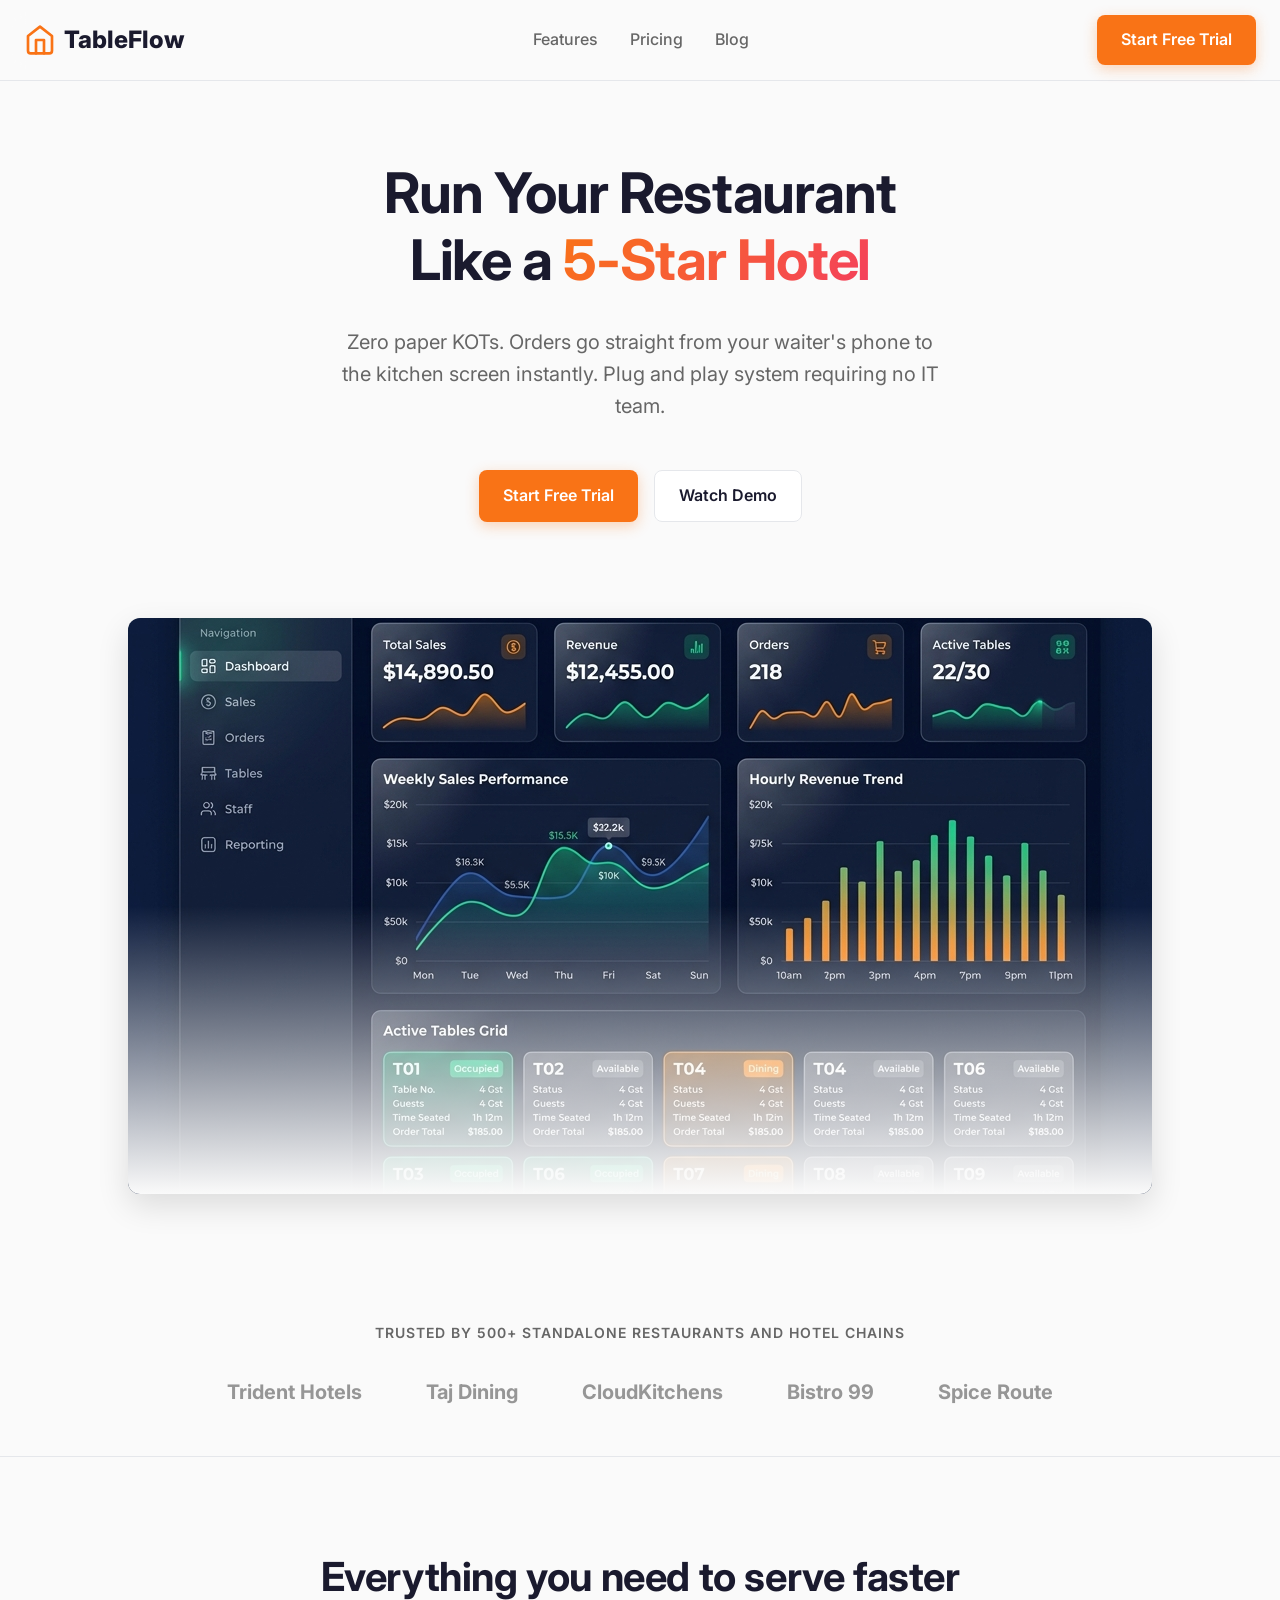
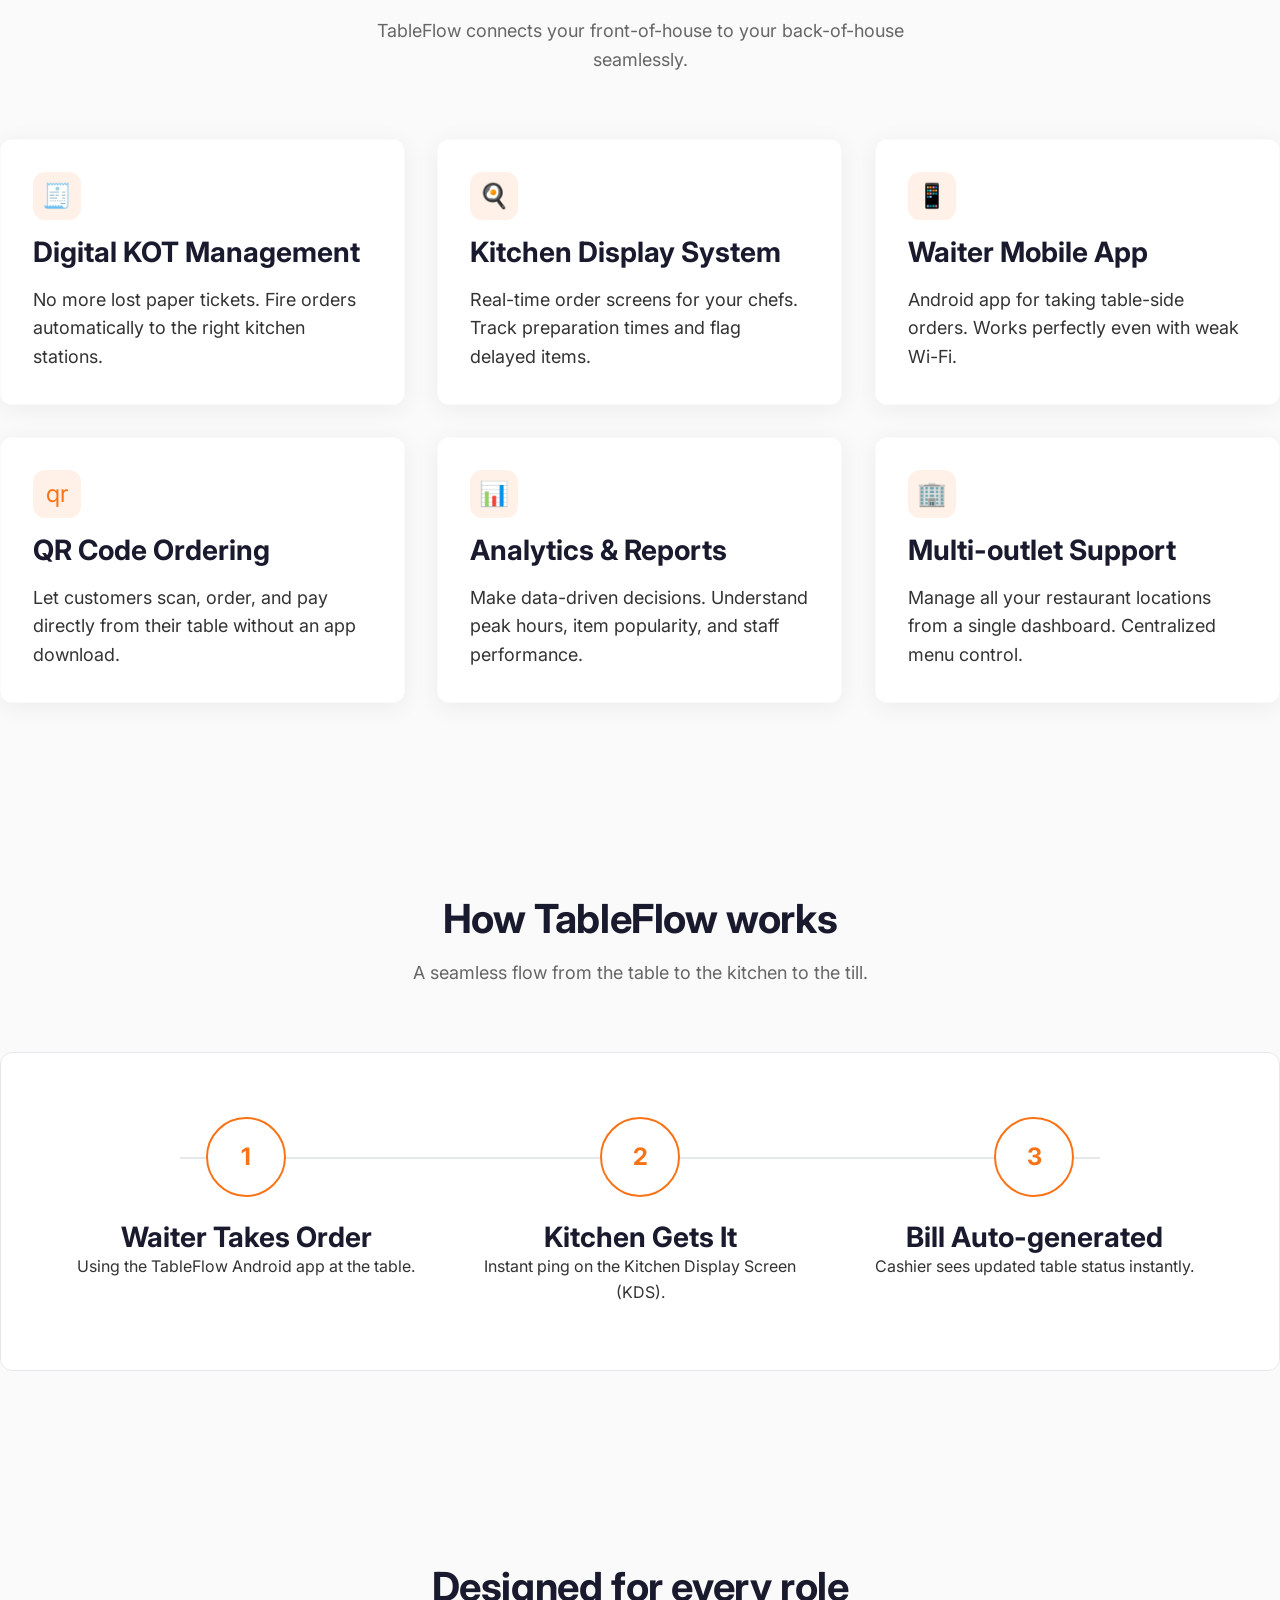
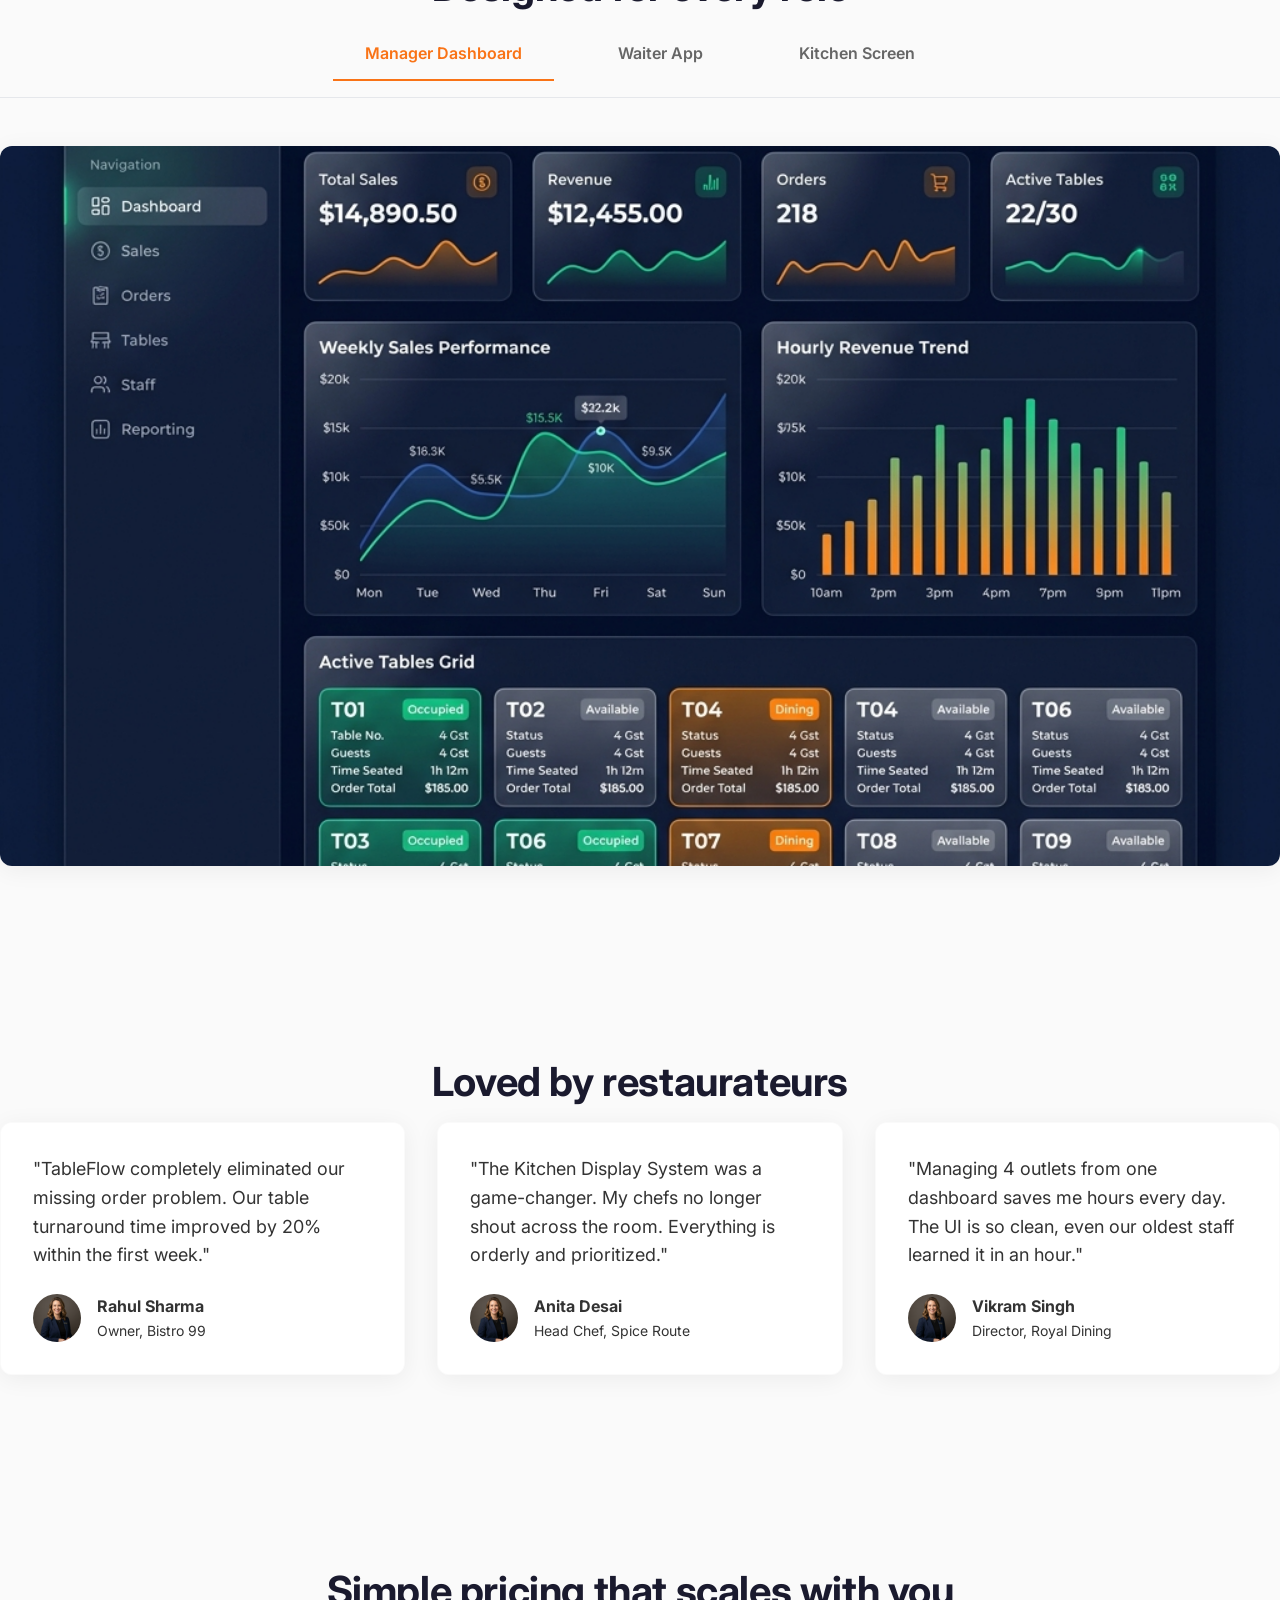
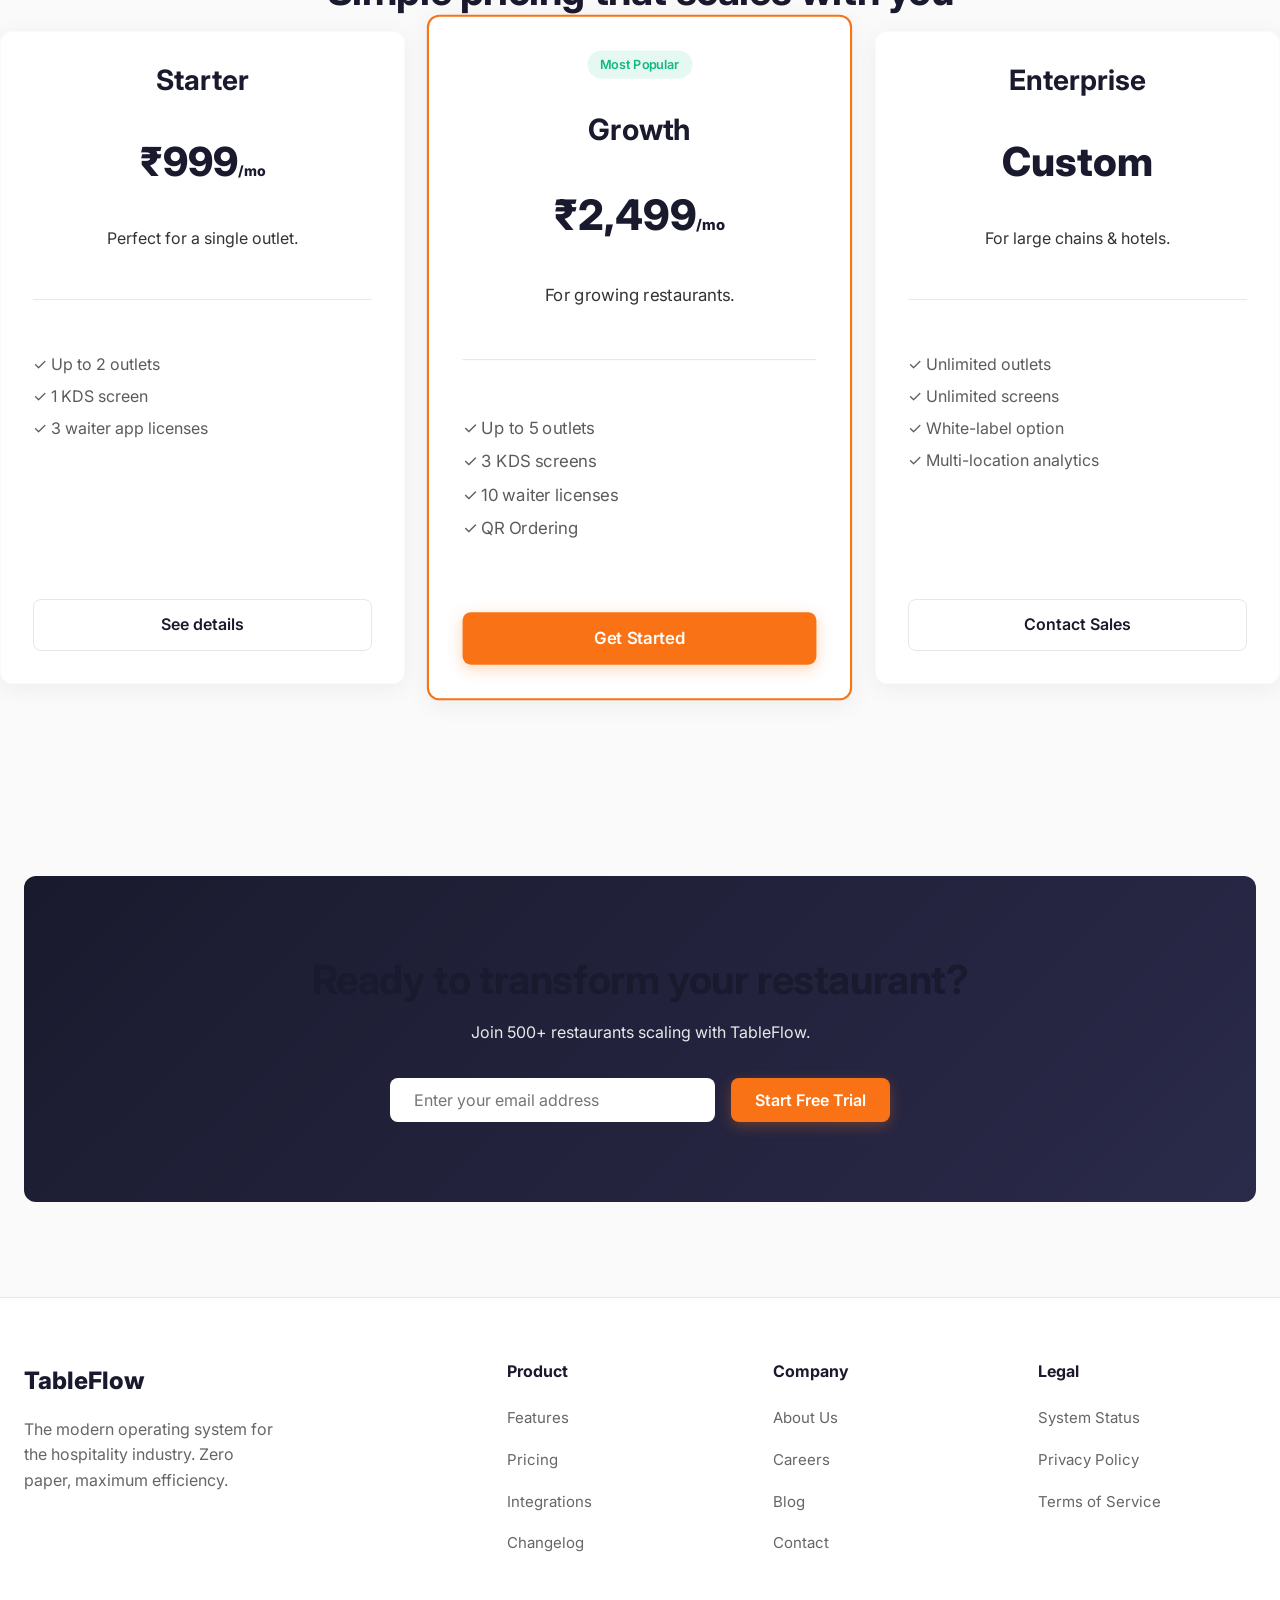
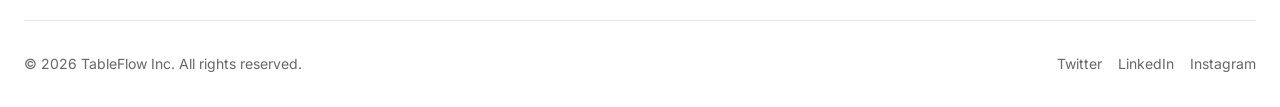
==== index.html @ 8e2a06d8 "first commit" ====
<!-- d:/Projects/Web/Hotel_Managment_Business_site/tableflow-website/index.html -->
<!DOCTYPE html>
<html lang="en">
<head>
  <meta charset="UTF-8">
  <meta name="viewport" content="width=device-width, initial-scale=1.0">
  <title>TableFlow | Run Your Restaurant Like a 5-Star Hotel</title>
  <meta name="description" content="TableFlow is a Zero Paper KOT Restaurant & Hotel Management System. Orders go from waiter's phone to kitchen screen instantly.">
  
  <!-- Open Graph Meta Tags -->
  <meta property="og:title" content="TableFlow | Zero Paper KOT Restaurant System">
  <meta property="og:description" content="Manage your operations seamlessly with our web dashboard, waiter Android app, and Kitchen Display System.">
  <meta property="og:type" content="website">
  
  <!-- Twitter Meta Tags -->
  <meta name="twitter:card" content="summary_large_image">
  <meta name="twitter:title" content="TableFlow">
  
  <!-- Fonts -->
  <link rel="preconnect" href="https://fonts.googleapis.com">
  <link rel="preconnect" href="https://fonts.gstatic.com" crossorigin>
  <link href="https://fonts.googleapis.com/css2?family=Inter:wght@400;500;600;700;800&display=swap" rel="stylesheet">
  
  <!-- CSS -->
  <link rel="stylesheet" href="assets/css/main.css">
  <link rel="stylesheet" href="assets/css/components.css">
  <link rel="stylesheet" href="assets/css/animations.css">
  
  <style>
    /* Specific styles for index */
    .hero {
      padding: 160px 0 80px;
      text-align: center;
      display: flex;
      flex-direction: column;
      align-items: center;
      gap: var(--spacing-4);
    }
    
    .hero h1 {
      max-width: 800px;
      margin: 0 auto;
    }
    
    .hero-subtitle {
      font-size: 20px;
      color: var(--color-text-muted);
      max-width: 600px;
      margin: 0 auto;
    }
    
    .hero-actions {
      display: flex;
      gap: var(--spacing-2);
      justify-content: center;
      margin-top: var(--spacing-2);
    }
    
    .hero-image-container {
      margin-top: var(--spacing-8);
      width: 100%;
      max-width: 1024px;
      position: relative;
      border-radius: var(--border-radius-card);
      box-shadow: var(--shadow-hover);
      overflow: hidden;
      aspect-ratio: 16/9;
      background-color: var(--color-border);
    }
    
    .hero-image-overlay {
      position: absolute;
      inset: 0;
      background: linear-gradient(180deg, rgba(255,255,255,0) 50%, var(--color-bg) 100%);
    }

    [data-theme="dark"] .hero-image-overlay {
      background: linear-gradient(180deg, rgba(15,15,26,0) 50%, var(--color-bg) 100%);
    }

    .social-proof {
      padding: var(--spacing-6) 0;
      text-align: center;
      border-bottom: 1px solid var(--color-border);
    }
    
    .social-proof p {
      color: var(--color-text-muted);
      font-size: 14px;
      font-weight: 600;
      text-transform: uppercase;
      letter-spacing: 1px;
      margin-bottom: var(--spacing-4);
    }
    
    .logos {
      display: flex;
      justify-content: center;
      align-items: center;
      gap: var(--spacing-8);
      flex-wrap: wrap;
      opacity: 0.5;
    }
    
    .logos div {
      font-weight: 700;
      font-size: 20px;
      filter: grayscale(100%);
    }
    
    .features-grid {
      display: grid;
      grid-template-columns: repeat(auto-fit, minmax(300px, 1fr));
      gap: var(--spacing-4);
    }
    
    .feature-card {
      display: flex;
      flex-direction: column;
      gap: var(--spacing-2);
    }
    
    .feature-icon {
      width: 48px;
      height: 48px;
      border-radius: 12px;
      background-color: rgba(249, 115, 22, 0.1);
      color: var(--color-accent);
      display: flex;
      align-items: center;
      justify-content: center;
      font-size: 24px;
    }
    
    .how-it-works {
      background-color: var(--color-card-bg);
      border-radius: var(--border-radius-card);
      padding: var(--spacing-8);
      border: 1px solid var(--color-border);
      position: relative;
    }
    
    .flow-steps {
      display: flex;
      justify-content: space-between;
      align-items: flex-start;
      gap: var(--spacing-4);
      position: relative;
    }
    
    .flow-steps::before {
      content: '';
      position: absolute;
      top: 40px;
      left: 10%;
      right: 10%;
      height: 2px;
      background-color: var(--color-border);
      z-index: 0;
    }
    
    .step {
      flex: 1;
      text-align: center;
      z-index: 1;
    }
    
    .step-number {
      width: 80px;
      height: 80px;
      background-color: var(--color-card-bg);
      border: 2px solid var(--color-accent);
      border-radius: 50%;
      display: flex;
      align-items: center;
      justify-content: center;
      margin: 0 auto var(--spacing-3);
      font-size: 24px;
      font-weight: 700;
      color: var(--color-accent);
    }
    
    .product-tabs {
      display: flex;
      justify-content: center;
      gap: var(--spacing-4);
      margin-bottom: var(--spacing-6);
      border-bottom: 1px solid var(--color-border);
      padding-bottom: var(--spacing-2);
    }
    
    .tab-btn {
      background: none;
      border: none;
      padding: var(--spacing-2) var(--spacing-4);
      font-size: 16px;
      font-weight: 600;
      color: var(--color-text-muted);
      cursor: pointer;
      border-bottom: 2px solid transparent;
      transition: all 0.2s ease;
      font-family: inherit;
    }
    
    .mockup-display {
      background-color: var(--color-border);
      border-radius: var(--border-radius-card);
      aspect-ratio: 16/9;
      display: flex;
      align-items: center;
      justify-content: center;
      color: var(--color-text-muted);
      font-size: 24px;
    }
    
    .testimonials {
      display: grid;
      grid-template-columns: repeat(auto-fit, minmax(300px, 1fr));
      gap: var(--spacing-4);
    }
    
    .testimonial-card {
      display: flex;
      flex-direction: column;
      gap: var(--spacing-3);
    }
    
    .author {
      display: flex;
      align-items: center;
      gap: var(--spacing-2);
      margin-top: auto;
    }
    
    .author-avatar {
      width: 48px;
      height: 48px;
      border-radius: 50%;
      background-color: var(--color-border);
    }
    
    .pricing-teaser {
      display: grid;
      grid-template-columns: repeat(3, 1fr);
      gap: var(--spacing-4);
    }
    
    .pricing-card {
      text-align: center;
      display: flex;
      flex-direction: column;
      gap: var(--spacing-4);
    }
    
    .pricing-card.popular {
      border: 2px solid var(--color-accent);
      transform: scale(1.05);
    }

    .pricing-card.popular:hover {
      transform: scale(1.05) translateY(-4px);
    }
    
    .price {
      font-size: 40px;
      font-weight: 800;
      color: var(--color-primary);
    }
    
    [data-theme="dark"] .price { color: #FFFFFF; }
    
    .cta-banner {
      background: linear-gradient(135deg, var(--color-primary), #2a2a4a);
      color: #FFFFFF;
      padding: var(--spacing-10) 0;
      text-align: center;
      border-radius: var(--border-radius-card);
      margin: var(--spacing-12) auto;
    }
    
    .cta-form {
      display: flex;
      gap: var(--spacing-2);
      justify-content: center;
      margin-top: var(--spacing-4);
      max-width: 500px;
      margin-left: auto;
      margin-right: auto;
    }
    
    .cta-form input {
      flex: 1;
      padding: 12px var(--spacing-3);
      border-radius: var(--border-radius-element);
      border: none;
      font-size: 16px;
      font-family: inherit;
    }

    @media (max-width: 768px) {
      .pricing-teaser { grid-template-columns: 1fr; }
      .pricing-card.popular { transform: none; }
      .pricing-card.popular:hover { transform: translateY(-4px); }
      .flow-steps { flex-direction: column; align-items: center; gap: var(--spacing-8); }
      .flow-steps::before { display: none; }
      .cta-form { flex-direction: column; }
    }
  </style>
  
  <script type="application/ld+json">
    {
      "@context": "https://schema.org",
      "@type": "SoftwareApplication",
      "name": "TableFlow",
      "applicationCategory": "BusinessApplication",
      "operatingSystem": "Web, Android",
      "offers": {
        "@type": "Offer",
        "price": "999",
        "priceCurrency": "INR"
      }
    }
  </script>
</head>
<body>

  <!-- Navbar -->
  <header>
    <nav class="navbar">
      <div class="container">
        <a href="index.html" class="nav-brand">
          <svg width="32" height="32" viewBox="0 0 24 24" fill="none" stroke="var(--color-accent)" stroke-width="2" stroke-linecap="round" stroke-linejoin="round"><path d="M3 9l9-7 9 7v11a2 2 0 0 1-2 2H5a2 2 0 0 1-2-2z"></path><polyline points="9 22 9 12 15 12 15 22"></polyline></svg>
          TableFlow
        </a>
        <div class="nav-links">
          <a href="features.html">Features</a>
          <a href="pricing.html">Pricing</a>
          <a href="blogs.html">Blog</a>
        </div>
        <div class="nav-actions">
          <a href="#trial" class="btn btn-primary">Start Free Trial</a>
        </div>
      </div>
    </nav>
  </header>

  <main>
    <!-- Hero -->
    <section class="container hero fade-in-up">
      <h1>Run Your Restaurant <br>Like a <span class="text-gradient">5-Star Hotel</span></h1>
      <p class="hero-subtitle">Zero paper KOTs. Orders go straight from your waiter's phone to the kitchen screen instantly. Plug and play system requiring no IT team.</p>
      <div class="hero-actions">
        <a href="#trial" class="btn btn-primary">Start Free Trial</a>
        <a href="#demo" class="btn btn-secondary">Watch Demo</a>
      </div>
      
      <div class="hero-image-container fade-in-up delay-200">
        <img src="assets/images/dashboard_ui.png" alt="Main Dashboard Interface" style="width: 100%; height: 100%; object-fit: cover;">
        <div class="hero-image-overlay"></div>
      </div>
    </section>

    <!-- Social Proof -->
    <section class="social-proof fade-in-up">
      <div class="container">
        <p>Trusted by 500+ standalone restaurants and hotel chains</p>
        <div class="logos">
          <div>Trident Hotels</div>
          <div>Taj Dining</div>
          <div>CloudKitchens</div>
          <div>Bistro 99</div>
          <div>Spice Route</div>
        </div>
      </div>
    </section>

    <!-- Features Overview -->
    <section class="section container">
      <h2 class="section-title fade-in-up">Everything you need to serve faster</h2>
      <p class="section-subtitle fade-in-up delay-100">TableFlow connects your front-of-house to your back-of-house seamlessly.</p>
      
      <div class="features-grid">
        <article class="card feature-card fade-in-up delay-200">
          <div class="feature-icon">🧾</div>
          <h3>Digital KOT Management</h3>
          <p class="body-text">No more lost paper tickets. Fire orders automatically to the right kitchen stations.</p>
        </article>
        <article class="card feature-card fade-in-up delay-300">
          <div class="feature-icon">🍳</div>
          <h3>Kitchen Display System</h3>
          <p class="body-text">Real-time order screens for your chefs. Track preparation times and flag delayed items.</p>
        </article>
        <article class="card feature-card fade-in-up delay-400">
          <div class="feature-icon">📱</div>
          <h3>Waiter Mobile App</h3>
          <p class="body-text">Android app for taking table-side orders. Works perfectly even with weak Wi-Fi.</p>
        </article>
        <article class="card feature-card fade-in-up delay-100">
          <div class="feature-icon">qr</div>
          <h3>QR Code Ordering</h3>
          <p class="body-text">Let customers scan, order, and pay directly from their table without an app download.</p>
        </article>
        <article class="card feature-card fade-in-up delay-200">
          <div class="feature-icon">📊</div>
          <h3>Analytics & Reports</h3>
          <p class="body-text">Make data-driven decisions. Understand peak hours, item popularity, and staff performance.</p>
        </article>
        <article class="card feature-card fade-in-up delay-300">
          <div class="feature-icon">🏢</div>
          <h3>Multi-outlet Support</h3>
          <p class="body-text">Manage all your restaurant locations from a single dashboard. Centralized menu control.</p>
        </article>
      </div>
    </section>

    <!-- How it works -->
    <section class="section container fade-in-up">
      <h2 class="section-title">How TableFlow works</h2>
      <p class="section-subtitle">A seamless flow from the table to the kitchen to the till.</p>
      
      <div class="how-it-works">
        <div class="flow-steps">
          <div class="step">
            <div class="step-number">1</div>
            <h3>Waiter Takes Order</h3>
            <p>Using the TableFlow Android app at the table.</p>
          </div>
          <div class="step">
            <div class="step-number">2</div>
            <h3>Kitchen Gets It</h3>
            <p>Instant ping on the Kitchen Display Screen (KDS).</p>
          </div>
          <div class="step">
            <div class="step-number">3</div>
            <h3>Bill Auto-generated</h3>
            <p>Cashier sees updated table status instantly.</p>
          </div>
        </div>
      </div>
    </section>

    <!-- Product Screenshots (Tabs) -->
    <section class="section container fade-in-up">
      <h2 class="section-title">Designed for every role</h2>
      
      <div class="product-tabs">
        <button class="tab-btn" data-target="tab-dashboard">Manager Dashboard</button>
        <button class="tab-btn" data-target="tab-waiter">Waiter App</button>
        <button class="tab-btn" data-target="tab-kitchen">Kitchen Screen</button>
      </div>
      
      <div id="tab-dashboard" class="tab-content">
        <div class="mockup-display" style="background: transparent;">
          <img src="assets/images/dashboard_ui.png" alt="Manager Dashboard" style="border-radius: var(--border-radius-card); box-shadow: var(--shadow-card); width: 100%; height: 100%; object-fit: cover;">
        </div>
      </div>
      
      <div id="tab-waiter" class="tab-content">
        <div class="mockup-display" style="background: transparent; max-height: 500px; margin: 0 auto; width: 100%; max-width: 300px;">
          <img src="assets/images/waiter_ui.png" alt="Waiter App" style="border-radius: var(--border-radius-card); box-shadow: var(--shadow-card); object-fit: cover; height: 100%;">
        </div>
      </div>
      
      <div id="tab-kitchen" class="tab-content">
        <div class="mockup-display" style="background: transparent;">
          <img src="assets/images/kds_ui.png" alt="Kitchen Display System" style="border-radius: var(--border-radius-card); box-shadow: var(--shadow-card); width: 100%; height: 100%; object-fit: cover;">
        </div>
      </div>
    </section>

    <!-- Testimonials -->
    <section class="section container fade-in-up">
      <h2 class="section-title">Loved by restaurateurs</h2>
      
      <div class="testimonials">
        <div class="card testimonial-card">
          <p class="body-text">"TableFlow completely eliminated our missing order problem. Our table turnaround time improved by 20% within the first week."</p>
          <div class="author">
            <div class="author-avatar" style="background: var(--color-border) url('assets/images/avatar_img.png') center/cover;"></div>
            <div>
              <strong>Rahul Sharma</strong>
              <div class="small-text text-muted">Owner, Bistro 99</div>
            </div>
          </div>
        </div>
        <div class="card testimonial-card">
          <p class="body-text">"The Kitchen Display System was a game-changer. My chefs no longer shout across the room. Everything is orderly and prioritized."</p>
          <div class="author">
            <div class="author-avatar" style="background: var(--color-border) url('assets/images/avatar_img.png') center/cover;"></div>
            <div>
              <strong>Anita Desai</strong>
              <div class="small-text text-muted">Head Chef, Spice Route</div>
            </div>
          </div>
        </div>
        <div class="card testimonial-card">
          <p class="body-text">"Managing 4 outlets from one dashboard saves me hours every day. The UI is so clean, even our oldest staff learned it in an hour."</p>
          <div class="author">
            <div class="author-avatar" style="background: var(--color-border) url('assets/images/avatar_img.png') center/cover;"></div>
            <div>
              <strong>Vikram Singh</strong>
              <div class="small-text text-muted">Director, Royal Dining</div>
            </div>
          </div>
        </div>
      </div>
    </section>

    <!-- Pricing Teaser -->
    <section class="section container fade-in-up">
      <h2 class="section-title">Simple pricing that scales with you</h2>
      
      <div class="pricing-teaser">
        <div class="card pricing-card hover-lift">
          <h3>Starter</h3>
          <div class="price">₹999<span class="small-text text-muted">/mo</span></div>
          <p>Perfect for a single outlet.</p>
          <hr style="border: 0; border-top: 1px solid var(--color-border); margin: var(--spacing-2) 0;">
          <ul style="text-align: left; opacity: 0.8; margin-bottom: var(--spacing-4); line-height: 2;">
            <li>✓ Up to 2 outlets</li>
            <li>✓ 1 KDS screen</li>
            <li>✓ 3 waiter app licenses</li>
          </ul>
          <a href="pricing.html" class="btn btn-secondary" style="margin-top: auto;">See details</a>
        </div>
        
        <div class="card pricing-card popular hover-lift">
          <div class="badge" style="margin: 0 auto; width: fit-content;">Most Popular</div>
          <h3>Growth</h3>
          <div class="price">₹2,499<span class="small-text text-muted">/mo</span></div>
          <p>For growing restaurants.</p>
          <hr style="border: 0; border-top: 1px solid var(--color-border); margin: var(--spacing-2) 0;">
          <ul style="text-align: left; opacity: 0.8; margin-bottom: var(--spacing-4); line-height: 2;">
            <li>✓ Up to 5 outlets</li>
            <li>✓ 3 KDS screens</li>
            <li>✓ 10 waiter licenses</li>
            <li>✓ QR Ordering</li>
          </ul>
          <a href="pricing.html" class="btn btn-primary" style="margin-top: auto;">Get Started</a>
        </div>
        
        <div class="card pricing-card hover-lift">
          <h3>Enterprise</h3>
          <div class="price">Custom</div>
          <p>For large chains & hotels.</p>
          <hr style="border: 0; border-top: 1px solid var(--color-border); margin: var(--spacing-2) 0;">
          <ul style="text-align: left; opacity: 0.8; margin-bottom: var(--spacing-4); line-height: 2;">
            <li>✓ Unlimited outlets</li>
            <li>✓ Unlimited screens</li>
            <li>✓ White-label option</li>
            <li>✓ Multi-location analytics</li>
          </ul>
          <a href="pricing.html" class="btn btn-secondary" style="margin-top: auto;">Contact Sales</a>
        </div>
      </div>
    </section>

    <!-- CTA Banner -->
    <section class="container fade-in-up" id="trial">
      <div class="cta-banner">
        <h2>Ready to transform your restaurant?</h2>
        <p style="margin-top: var(--spacing-2); opacity: 0.9;">Join 500+ restaurants scaling with TableFlow.</p>
        <form class="cta-form" onsubmit="event.preventDefault();">
          <input type="email" placeholder="Enter your email address" required aria-label="Email address">
          <button type="submit" class="btn btn-primary">Start Free Trial</button>
        </form>
      </div>
    </section>
  </main>

  <!-- Footer -->
  <footer class="footer">
    <div class="container">
      <div class="footer-grid">
        <div class="footer-col">
          <div class="nav-brand" style="margin-bottom: var(--spacing-2);">TableFlow</div>
          <p style="color: var(--color-text-muted); max-width: 250px;">The modern operating system for the hospitality industry. Zero paper, maximum efficiency.</p>
        </div>
        <div class="footer-col">
          <h4>Product</h4>
          <ul>
            <li><a href="features.html">Features</a></li>
            <li><a href="pricing.html">Pricing</a></li>
            <li><a href="#">Integrations</a></li>
            <li><a href="#">Changelog</a></li>
          </ul>
        </div>
        <div class="footer-col">
          <h4>Company</h4>
          <ul>
            <li><a href="#">About Us</a></li>
            <li><a href="#">Careers</a></li>
            <li><a href="blogs.html">Blog</a></li>
            <li><a href="#">Contact</a></li>
          </ul>
        </div>
        <div class="footer-col">
          <h4>Legal</h4>
          <ul>
            <li><a href="#">System Status</a></li>
            <li><a href="#">Privacy Policy</a></li>
            <li><a href="#">Terms of Service</a></li>
          </ul>
        </div>
      </div>
      <div class="footer-bottom">
        <div>&copy; 2026 TableFlow Inc. All rights reserved.</div>
        <div style="display: flex; gap: var(--spacing-2);">
          <a href="#">Twitter</a>
          <a href="#">LinkedIn</a>
          <a href="#">Instagram</a>
        </div>
      </div>
    </div>
  </footer>

  <script src="assets/js/main.js"></script>
  <script src="assets/js/components.js"></script>
  <script src="assets/js/animations.js"></script>
</body>
</html>
---- assets/css/main.css ----
:root {
  --font-family: 'Inter', sans-serif;
  --color-primary: #1A1A2E;
  --color-accent: #F97316;
  --color-accent-hover: #ea580c;
  --color-success: #10B981;
  --color-bg: #FAFAFA;
  --color-card-bg: #FFFFFF;
  --color-text: #333333;
  --color-text-muted: #666666;
  --color-border: #E5E7EB;
  
  --border-radius-card: 12px;
  --border-radius-element: 8px;
  
  --shadow-card: 0 4px 24px rgba(0,0,0,0.06);
  --shadow-hover: 0 12px 32px rgba(0,0,0,0.12);
  
  --spacing-1: 8px;
  --spacing-2: 16px;
  --spacing-3: 24px;
  --spacing-4: 32px;
  --spacing-6: 48px;
  --spacing-8: 64px;
  --spacing-10: 80px;
  --spacing-12: 96px;
}

* {
  margin: 0;
  padding: 0;
  box-sizing: border-box;
}

body {
  font-family: var(--font-family);
  background-color: var(--color-bg);
  color: var(--color-text);
  line-height: 1.6;
  overflow-x: hidden;
}

h1, h2, h3, h4, h5, h6 {
  color: var(--color-primary);
  font-weight: 700;
  line-height: 1.2;
}

h1 { font-size: clamp(40px, 5vw, 56px); letter-spacing: -0.02em; }
h2 { font-size: clamp(28px, 4vw, 40px); letter-spacing: -0.01em; }
h3 { font-size: 28px; }
.body-text { font-size: 18px; }
.small-text { font-size: 14px; }

a {
  color: inherit;
  text-decoration: none;
  transition: color 0.2s ease;
}

img {
  max-width: 100%;
  height: auto;
  border-radius: var(--border-radius-element);
}

ul {
  list-style: none;
}
---- assets/css/components.css ----
/* Container */
.container {
  width: 100%;
  max-width: 1280px;
  margin: 0 auto;
  padding: 0 var(--spacing-3);
}

/* Navbar */
.navbar {
  position: fixed;
  top: 0;
  left: 0;
  width: 100%;
  background-color: rgba(250, 250, 250, 0.8);
  backdrop-filter: blur(12px);
  -webkit-backdrop-filter: blur(12px);
  z-index: 1000;
  border-bottom: 1px solid var(--color-border);
}

.navbar .container {
  display: flex;
  justify-content: space-between;
  align-items: center;
  height: 80px;
}

.nav-brand {
  font-size: 24px;
  font-weight: 800;
  color: var(--color-primary);
  display: flex;
  align-items: center;
  gap: var(--spacing-1);
}

.nav-links {
  display: flex;
  gap: var(--spacing-4);
  align-items: center;
}

.nav-links a {
  font-weight: 500;
  color: var(--color-text-muted);
}

.nav-links a:hover, .nav-links a.active {
  color: var(--color-primary);
}

.nav-actions {
  display: flex;
  align-items: center;
  gap: var(--spacing-2);
}

/* Buttons */
.btn {
  display: inline-flex;
  align-items: center;
  justify-content: center;
  padding: 12px var(--spacing-3);
  border-radius: var(--border-radius-element);
  font-weight: 600;
  font-size: 16px;
  cursor: pointer;
  transition: all 0.2s ease;
  border: none;
  font-family: inherit;
}

.btn-primary {
  background-color: var(--color-accent);
  color: #FFFFFF;
  box-shadow: 0 4px 14px rgba(249, 115, 22, 0.3);
}

.btn-primary:hover {
  background-color: var(--color-accent-hover);
  transform: translateY(-2px);
  box-shadow: 0 6px 20px rgba(249, 115, 22, 0.4);
}

.btn-secondary {
  background-color: var(--color-card-bg);
  color: var(--color-primary);
  border: 1px solid var(--color-border);
}

.btn-secondary:hover {
  border-color: var(--color-text-muted);
  transform: translateY(-2px);
}

/* Cards */
.card {
  background-color: var(--color-card-bg);
  border-radius: var(--border-radius-card);
  padding: var(--spacing-4);
  box-shadow: var(--shadow-card);
  transition: transform 0.3s ease, box-shadow 0.3s ease;
  border: 1px solid rgba(0,0,0,0.02);
}

.card:hover {
  transform: translateY(-4px);
  box-shadow: var(--shadow-hover);
}

/* Sections */
.section {
  padding: var(--spacing-12) 0;
}

.section-title {
  text-align: center;
  margin-bottom: var(--spacing-2);
}

.section-subtitle {
  text-align: center;
  color: var(--color-text-muted);
  max-width: 600px;
  margin: 0 auto var(--spacing-8) auto;
  font-size: 18px;
}

/* Footer */
.footer {
  background-color: var(--color-card-bg);
  border-top: 1px solid var(--color-border);
  padding: var(--spacing-8) 0 var(--spacing-4) 0;
}

.footer-grid {
  display: grid;
  grid-template-columns: 2fr 1fr 1fr 1fr;
  gap: var(--spacing-6);
  margin-bottom: var(--spacing-8);
}

.footer-col h4 {
  font-size: 16px;
  margin-bottom: var(--spacing-3);
  color: var(--color-primary);
}

.footer-col ul {
  display: flex;
  flex-direction: column;
  gap: var(--spacing-2);
}

.footer-col a {
  color: var(--color-text-muted);
  font-size: 15px;
}

.footer-col a:hover {
  color: var(--color-accent);
}

.footer-bottom {
  display: flex;
  justify-content: space-between;
  align-items: center;
  padding-top: var(--spacing-4);
  border-top: 1px solid var(--color-border);
  color: var(--color-text-muted);
  font-size: 14px;
}

/* Badges */
.badge {
  display: inline-block;
  padding: 4px 12px;
  border-radius: 20px;
  font-size: 12px;
  font-weight: 600;
  background-color: rgba(16, 185, 129, 0.1);
  color: var(--color-success);
}
---- assets/css/animations.css ----
/* d:/Projects/Web/Hotel_Managment_Business_site/tableflow-website/assets/css/animations.css */
/* Fade in up animation */
.fade-in-up {
  opacity: 0;
  transform: translateY(30px);
  transition: opacity 0.8s cubic-bezier(0.16, 1, 0.3, 1), transform 0.8s cubic-bezier(0.16, 1, 0.3, 1);
  will-change: opacity, transform;
}

.fade-in-up.visible {
  opacity: 1;
  transform: translateY(0);
}

/* Stagger delays */
.delay-100 { transition-delay: 100ms; }
.delay-200 { transition-delay: 200ms; }
.delay-300 { transition-delay: 300ms; }
.delay-400 { transition-delay: 400ms; }

/* Micro-interactions */
.hover-lift {
  transition: transform 0.3s cubic-bezier(0.16, 1, 0.3, 1), box-shadow 0.3s ease;
}

.hover-lift:hover {
  transform: translateY(-5px);
  box-shadow: var(--shadow-hover);
}

/* Tab animations */
.tab-content {
  display: none;
  animation: fadeIn 0.4s ease-out forwards;
}

.tab-content.active {
  display: block;
}

@keyframes fadeIn {
  from { opacity: 0; transform: translateY(10px); }
  to { opacity: 1; transform: translateY(0); }
}

/* Gradient text */
.text-gradient {
  background-clip: text;
  -webkit-background-clip: text;
  -webkit-text-fill-color: transparent;
  background-image: linear-gradient(135deg, var(--color-accent), #f43f5e);
}
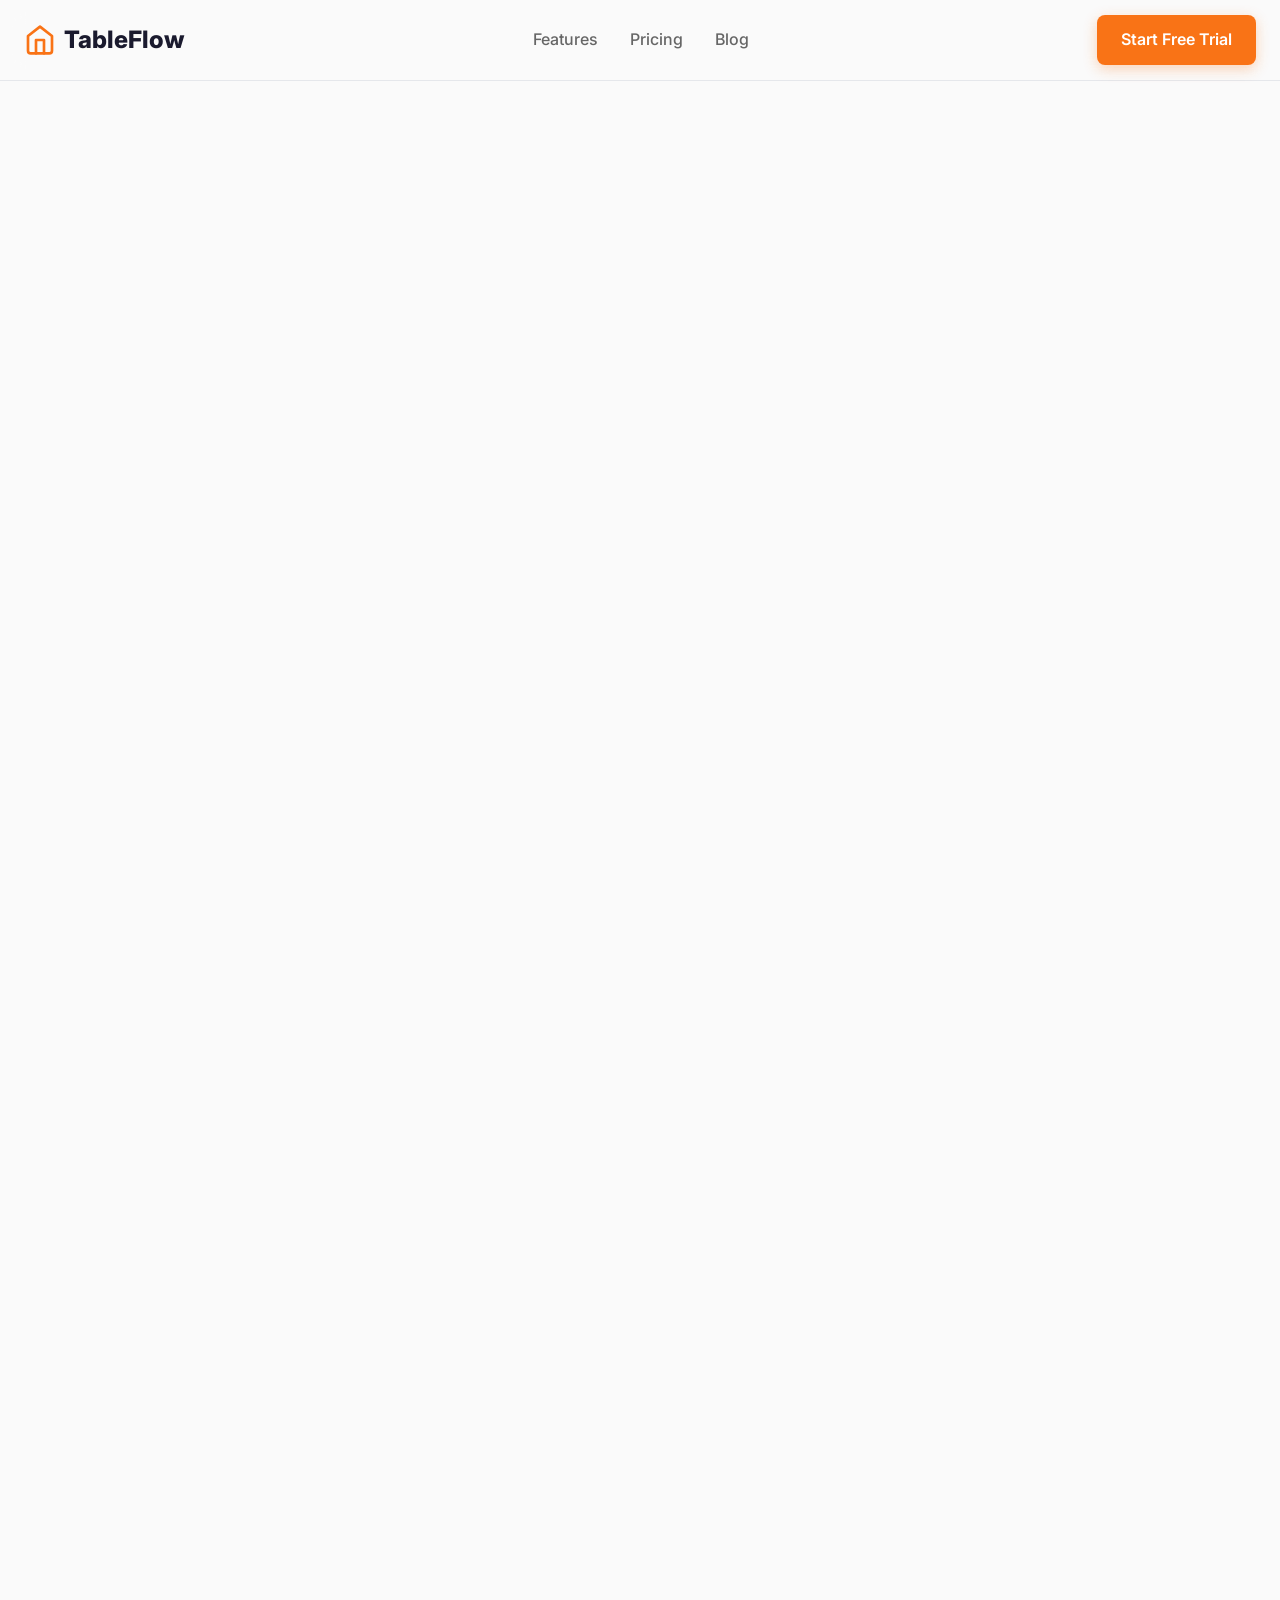
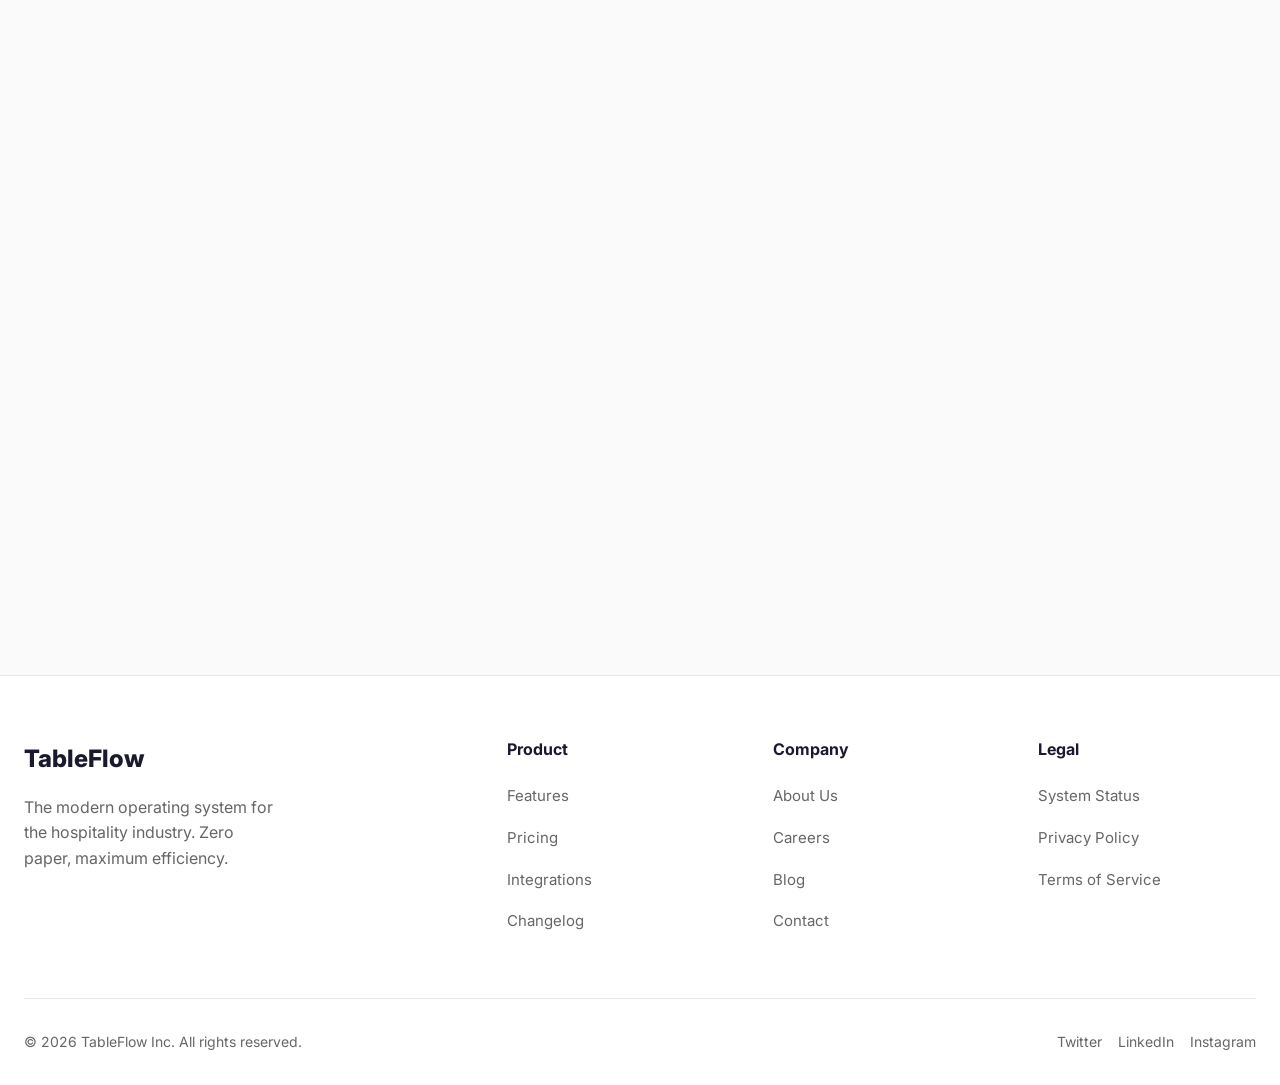
==== commit c8f1edec: "Enhance interactivity with ROI calculator, counters, and marquee" ====
--- a/index.html
+++ b/index.html
@@ -364,12 +364,47 @@
     <section class="social-proof fade-in-up">
       <div class="container">
         <p>Trusted by 500+ standalone restaurants and hotel chains</p>
-        <div class="logos">
-          <div>Trident Hotels</div>
-          <div>Taj Dining</div>
-          <div>CloudKitchens</div>
-          <div>Bistro 99</div>
-          <div>Spice Route</div>
+        <div class="marquee-container">
+          <div class="marquee-track">
+            <div>Trident Hotels</div>
+            <div>Taj Dining</div>
+            <div>CloudKitchens</div>
+            <div>Bistro 99</div>
+            <div>Spice Route</div>
+            <div>The Grand Palace</div>
+            <div>Marriott</div>
+            <!-- Duplicate for seamless loop -->
+            <div>Trident Hotels</div>
+            <div>Taj Dining</div>
+            <div>CloudKitchens</div>
+            <div>Bistro 99</div>
+            <div>Spice Route</div>
+            <div>The Grand Palace</div>
+            <div>Marriott</div>
+          </div>
+        </div>
+      </div>
+    </section>
+
+    
+    <!-- Trusted Stats -->
+    <section class="section container fade-in-up">
+      <div style="display: grid; grid-template-columns: repeat(auto-fit, minmax(200px, 1fr)); gap: var(--spacing-6); text-align: center; border-radius: var(--border-radius-card); background: var(--color-card-bg); padding: var(--spacing-8); border: 1px solid var(--color-border); box-shadow: var(--shadow-card);">
+        <div>
+          <div class="counter-anim" data-target="5.2" data-suffix="M+" style="font-size: 48px; font-weight: 800; color: var(--color-primary);">0M+</div>
+          <p class="text-muted" style="margin-top: var(--spacing-2); font-weight: 500;">Orders Processed</p>
+        </div>
+        <div>
+          <div class="counter-anim" data-target="30" data-suffix="%" style="font-size: 48px; font-weight: 800; color: var(--color-accent);">0%</div>
+          <p class="text-muted" style="margin-top: var(--spacing-2); font-weight: 500;">Faster Turnaround</p>
+        </div>
+        <div>
+          <div class="counter-anim" data-target="500" data-suffix="+" style="font-size: 48px; font-weight: 800; color: var(--color-primary);">0+</div>
+          <p class="text-muted" style="margin-top: var(--spacing-2); font-weight: 500;">Active Restaurants</p>
+        </div>
+        <div>
+           <div class="counter-anim" data-target="99.9" data-suffix="%" style="font-size: 48px; font-weight: 800; color: var(--color-accent);">0%</div>
+          <p class="text-muted" style="margin-top: var(--spacing-2); font-weight: 500;">System Uptime</p>
         </div>
       </div>
     </section>
@@ -555,6 +590,26 @@
       </div>
     </section>
 
+    
+    <!-- FAQ -->
+    <section class="section container fade-in-up faq-section" style="max-width: 800px; margin: 0 auto;">
+      <h2 class="section-title">Common Questions</h2>
+      <div style="margin-top: var(--spacing-6);">
+        <div class="accordion">
+          <div class="accordion-header">Is there a free trial?</div>
+          <div class="accordion-content"><p>Yes, all plans come with a 14-day free trial. No credit card required.</p></div>
+        </div>
+        <div class="accordion">
+          <div class="accordion-header">Do I need special hardware?</div>
+          <div class="accordion-content"><p>No, TableFlow runs on standard Android phones, tablets, and any modern web browser. You don't need expensive proprietary hardware.</p></div>
+        </div>
+        <div class="accordion">
+          <div class="accordion-header">Is offline mode supported?</div>
+          <div class="accordion-content"><p>The Waiter app can temporarily queue orders if Wi-Fi drops, and will sync securely once reconnected.</p></div>
+        </div>
+      </div>
+    </section>
+
     <!-- CTA Banner -->
     <section class="container fade-in-up" id="trial">
       <div class="cta-banner">
@@ -581,25 +636,25 @@
           <ul>
             <li><a href="features.html">Features</a></li>
             <li><a href="pricing.html">Pricing</a></li>
-            <li><a href="#">Integrations</a></li>
-            <li><a href="#">Changelog</a></li>
+            <li><a href="features.html">Integrations</a></li>
+            <li><a href="blogs.html">Changelog</a></li>
           </ul>
         </div>
         <div class="footer-col">
           <h4>Company</h4>
           <ul>
-            <li><a href="#">About Us</a></li>
+            <li><a href="about.html">About Us</a></li>
             <li><a href="#">Careers</a></li>
             <li><a href="blogs.html">Blog</a></li>
-            <li><a href="#">Contact</a></li>
+            <li><a href="contact.html">Contact</a></li>
           </ul>
         </div>
         <div class="footer-col">
           <h4>Legal</h4>
           <ul>
-            <li><a href="#">System Status</a></li>
-            <li><a href="#">Privacy Policy</a></li>
-            <li><a href="#">Terms of Service</a></li>
+            <li><a href="https://status.tableflow.com">System Status</a></li>
+            <li><a href="privacy.html">Privacy Policy</a></li>
+            <li><a href="terms.html">Terms of Service</a></li>
           </ul>
         </div>
       </div>
--- a/assets/css/animations.css
+++ b/assets/css/animations.css
@@ -20,13 +20,72 @@
 
 /* Micro-interactions */
 .hover-lift {
-  transition: transform 0.3s cubic-bezier(0.16, 1, 0.3, 1), box-shadow 0.3s ease;
+  transition: transform 0.4s cubic-bezier(0.16, 1, 0.3, 1), box-shadow 0.4s ease, border-color 0.4s ease;
 }
 
 .hover-lift:hover {
   transform: translateY(-5px);
-  box-shadow: var(--shadow-hover);
+  box-shadow: var(--shadow-hover), 0 10px 40px rgba(249, 115, 22, 0.05);
+  border-color: rgba(249, 115, 22, 0.3);
 }
+
+/* Continuous Marquee */
+.marquee-container {
+  overflow: hidden;
+  position: relative;
+  width: 100%;
+  padding: var(--spacing-4) 0;
+}
+
+.marquee-container::before, .marquee-container::after {
+  content: '';
+  position: absolute;
+  top: 0;
+  width: 100px;
+  height: 100%;
+  z-index: 2;
+}
+
+.marquee-container::before {
+  left: 0;
+  background: linear-gradient(to right, var(--color-bg) 0%, transparent 100%);
+}
+
+.marquee-container::after {
+  right: 0;
+  background: linear-gradient(to left, var(--color-bg) 0%, transparent 100%);
+}
+
+.marquee-track {
+  display: flex;
+  width: max-content;
+  animation: marquee 30s linear infinite;
+  gap: var(--spacing-10);
+  align-items: center;
+}
+
+.marquee-track > div {
+  font-weight: 700;
+  font-size: 24px;
+  filter: grayscale(100%);
+  opacity: 0.5;
+  transition: 0.3s;
+}
+
+.marquee-track > div:hover {
+  filter: grayscale(0%);
+  opacity: 1;
+}
+
+.marquee-track:hover {
+  animation-play-state: paused;
+}
+
+@keyframes marquee {
+  0% { transform: translateX(0); }
+  100% { transform: translateX(calc(-50% - (var(--spacing-10)/2))); }
+}
+
 
 /* Tab animations */
 .tab-content {
